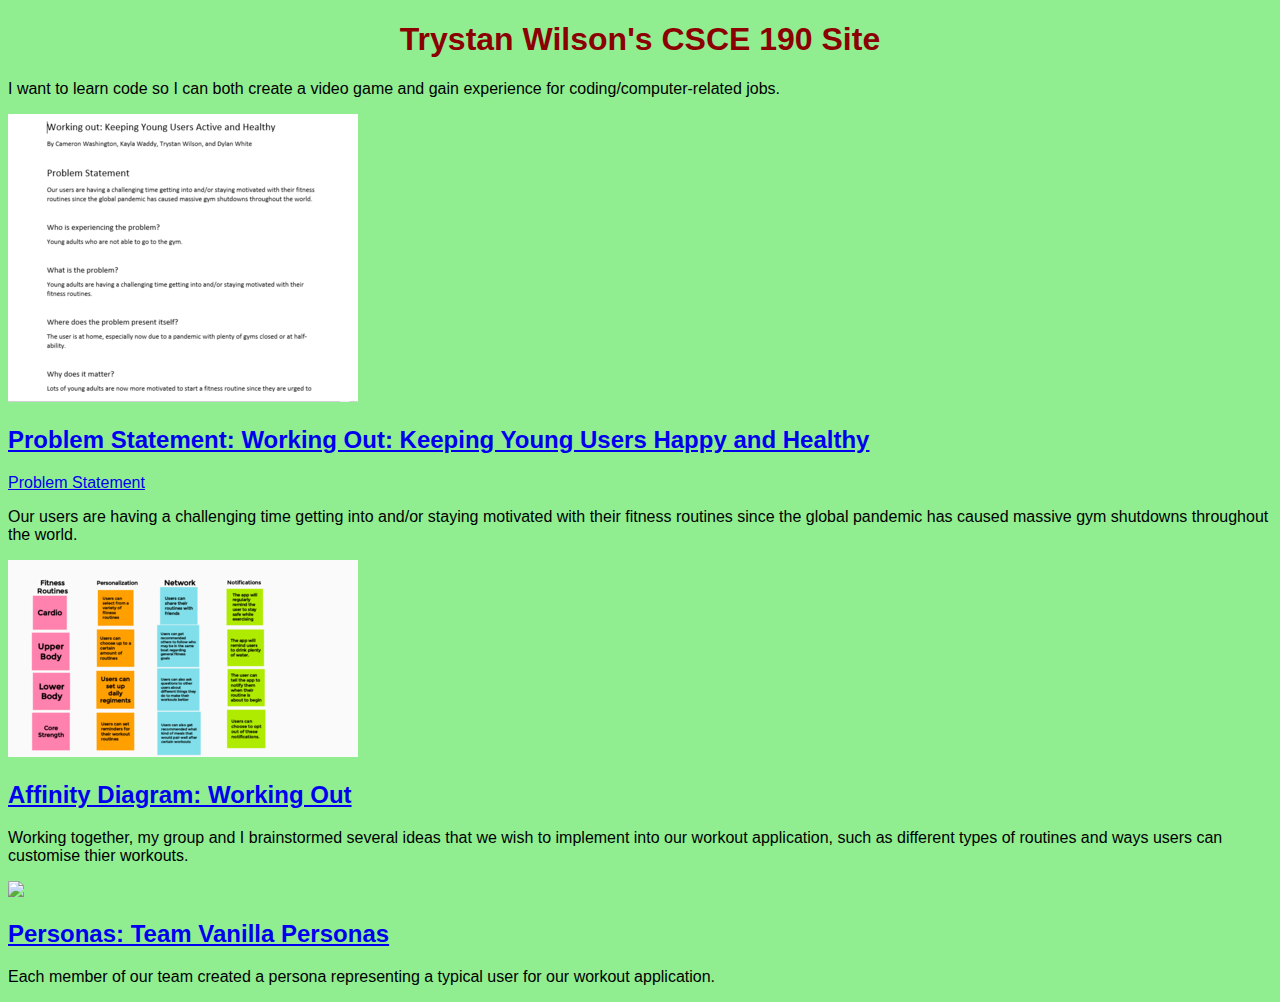
==== index.html @ 06785746 "Add files via upload" ====
<!DOCTYPE html>
<html>
    <head>
        <title>CSCE 190 Trystan Wilson</title>
        <link rel="stylesheet" href="styles.css">
    </head>
    <body>
        <h1>Trystan Wilson's CSCE 190 Site</h1>

        <p>I want to learn code so I can both create a video game and gain experience for coding/computer-related jobs.</p>
        
        <!--Section for Problem Statement-->
        <section class="assignment">
            <a href="files/Problem Statement.pdf"><img src="images/problem_statement.png"></a>
            <section class="ass.details">
                <a href="files/Problem Statement.pdf"><h2>Problem Statement:  Working Out:  Keeping Young Users Happy and Healthy</h2></a>
                <a href="files/Problem Statement.pdf">Problem Statement</a>
                <p>Our users are having a challenging time getting into and/or staying motivated with their fitness routines since the global pandemic has caused massive gym shutdowns throughout the world.</p>
            </section>
        </section>

        <!--Section for Affinity Diagram-->
        <section class="assignment">
            <a href="files/Affinity Diagram.pdf"><img src="images/Affinity Diagram 1.png"></a>
            <section class="ass.details">
                <a href="files/Affinity Diagram.pdf"><h2>Affinity Diagram:  Working Out</h2></a>
                <p>Working together, my group and I brainstormed several ideas that we wish to implement into our workout application, such as different types of routines and ways users can customise thier workouts.</p>
            </section>
        </section>

        <!--Section for Personas-->
        <section class="assignment">
            <a href="files/TeamVanillaPersonas.pdf"><img src="images/TeamVanillaPersonas.PNG"></a>
            <section class="ass.details">
                <a href="files/TeamVanillaPersonas.pdf"><h2>Personas:  Team Vanilla Personas</h2></a>
                <p>Each member of our team created a persona representing a typical user for our workout application.</p>
            </section>
        </section>
    
    </body>
</html>
---- styles.css ----
body {
    background:lightgreen;
    font-family:Arial, Helvetica, sans-serif;
}

h1 {
    color:darkred;
    text-align: center;
}
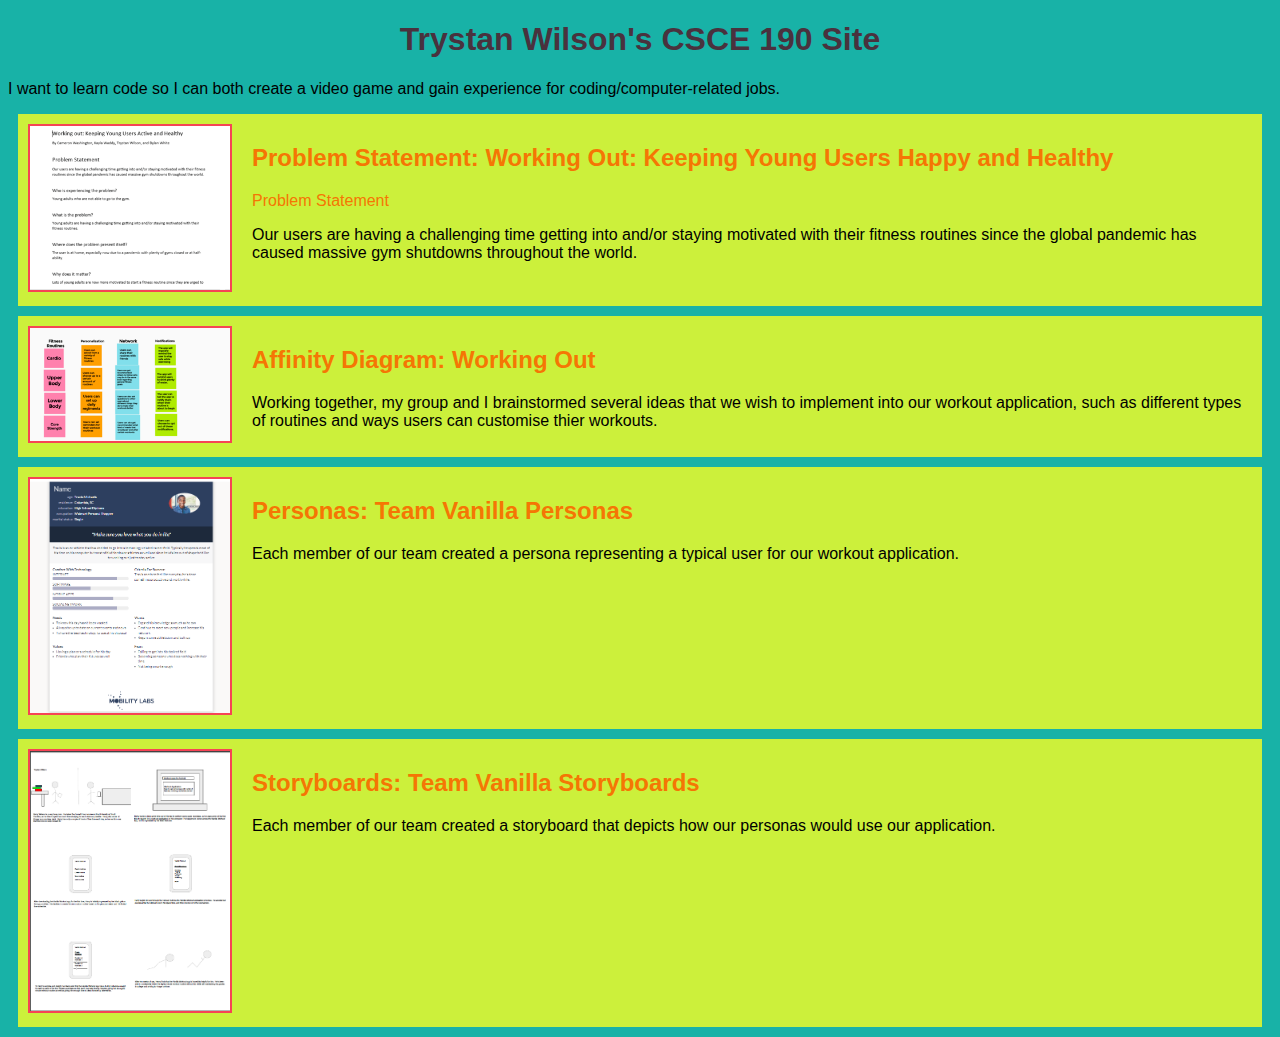
==== commit c052417d: "Add files via upload" ====
--- a/index.html
+++ b/index.html
@@ -21,19 +21,28 @@
 
         <!--Section for Affinity Diagram-->
         <section class="assignment">
-            <a href="files/Affinity Diagram.pdf"><img src="images/Affinity Diagram 1.png"></a>
+            <a href="files/Affinity Diagram/Affinity Diagram.pdf"><img src="images/Affinity Diagram 1.png"></a>
             <section class="ass.details">
-                <a href="files/Affinity Diagram.pdf"><h2>Affinity Diagram:  Working Out</h2></a>
+                <a href="files/Affinity Diagram/Affinity Diagram.pdf"><h2>Affinity Diagram:  Working Out</h2></a>
                 <p>Working together, my group and I brainstormed several ideas that we wish to implement into our workout application, such as different types of routines and ways users can customise thier workouts.</p>
             </section>
         </section>
 
         <!--Section for Personas-->
         <section class="assignment">
-            <a href="files/TeamVanillaPersonas.pdf"><img src="images/TeamVanillaPersonas.PNG"></a>
+            <a href="files/Personas/TeamVanillaPersonas.pdf"><img src="images/TeamVanillaPersonas.PNG"></a>
             <section class="ass.details">
-                <a href="files/TeamVanillaPersonas.pdf"><h2>Personas:  Team Vanilla Personas</h2></a>
+                <a href="files/Personas/TeamVanillaPersonas.pdf"><h2>Personas:  Team Vanilla Personas</h2></a>
                 <p>Each member of our team created a persona representing a typical user for our workout application.</p>
+            </section>
+        </section>
+
+        <!--Section for Storyboards-->
+        <section class="assignment">
+            <a href="files/Storyboards/TeamVanillaStoryboards.pdf"><img src="images/Storyboard.PNG"></a>
+            <section class="ass.details">
+                <a href="files/Storyboards/TeamVanillaStoryboards.pdf"><h2>Storyboards:  Team Vanilla Storyboards</h2></a>
+                <p>Each member of our team created a storyboard that depicts how our personas would use our application.</p>
             </section>
         </section>
     
--- a/styles.css
+++ b/styles.css
@@ -1,9 +1,27 @@
 body {
-    background:lightgreen;
+    background:#18B2A7;
     font-family:Arial, Helvetica, sans-serif;
 }
 
+.assignment {
+    display:flex;
+    padding:10px;
+    margin:10px;
+    background:#CCF03B;
+}
+
+.assignment img {
+    width:200px;
+    border: 2px solid #F64455;
+    margin-right: 20px;
+}
+
 h1 {
-    color:darkred;
+    color:#49323E;
     text-align: center;
+}
+
+a {
+    text-decoration:none;
+    color:#F57604;
 }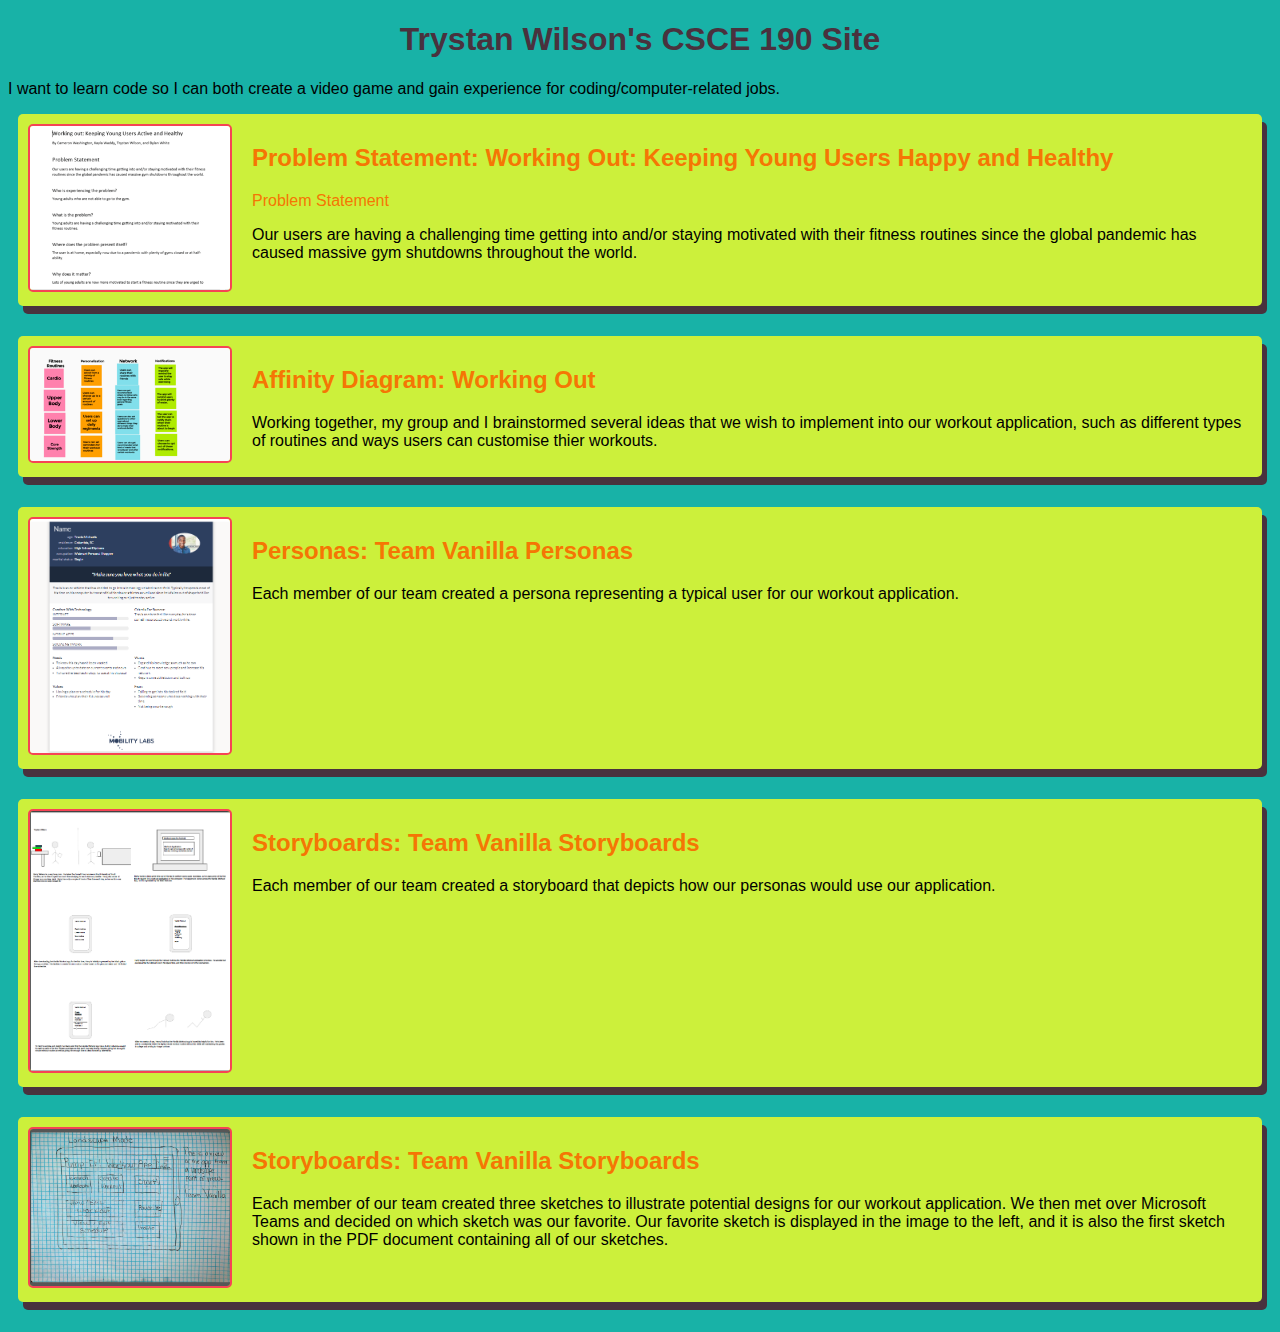
==== commit c495e0b4: "Add files via upload" ====
--- a/index.html
+++ b/index.html
@@ -45,6 +45,15 @@
                 <p>Each member of our team created a storyboard that depicts how our personas would use our application.</p>
             </section>
         </section>
+
+        <!--Section for Sketches-->
+        <section class="assignment">
+            <a href="files/Sketches/TeamVanillaSketches.pdf"><img src="images/TeamVanillaAppSketch.PNG"></a>
+            <section class="ass.details">
+                <a href="files/Sketches/TeamVanillaSketches.pdf"><h2>Storyboards:  Team Vanilla Storyboards</h2></a>
+                <p>Each member of our team created three sketches to illustrate potential designs for our workout application.  We then met over Microsoft Teams and decided on which sketch was our favorite.  Our favorite sketch is displayed in the image to the left, and it is also the first sketch shown in the PDF document containing all of our sketches.</p>
+            </section>
+        </section>
     
     </body>
 </html>--- a/styles.css
+++ b/styles.css
@@ -7,13 +7,17 @@
     display:flex;
     padding:10px;
     margin:10px;
+    margin-bottom:30px;
     background:#CCF03B;
+    border-radius:5px;
+    box-shadow: 5px 8px #49323E;
 }
 
 .assignment img {
     width:200px;
     border: 2px solid #F64455;
     margin-right: 20px;
+    border-radius:5px;
 }
 
 h1 {
@@ -24,4 +28,8 @@
 a {
     text-decoration:none;
     color:#F57604;
+}
+
+.assignment a:hover {
+    color:#49323E;
 }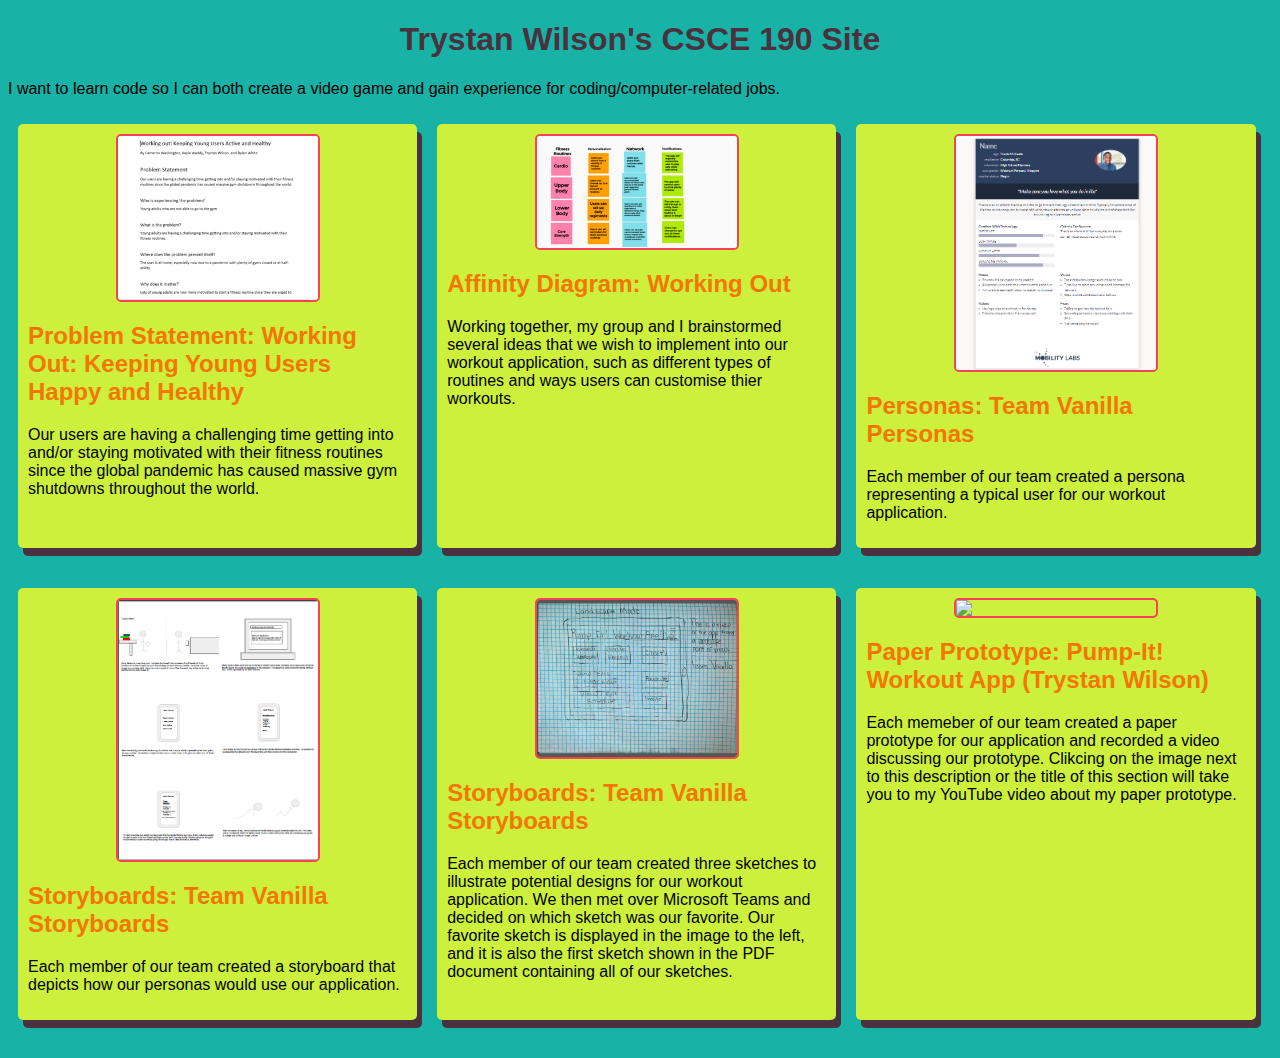
==== commit 4e519a42: "Add files via upload" ====
--- a/index.html
+++ b/index.html
@@ -9,51 +9,60 @@
 
         <p>I want to learn code so I can both create a video game and gain experience for coding/computer-related jobs.</p>
         
-        <!--Section for Problem Statement-->
-        <section class="assignment">
-            <a href="files/Problem Statement.pdf"><img src="images/problem_statement.png"></a>
-            <section class="ass.details">
-                <a href="files/Problem Statement.pdf"><h2>Problem Statement:  Working Out:  Keeping Young Users Happy and Healthy</h2></a>
-                <a href="files/Problem Statement.pdf">Problem Statement</a>
-                <p>Our users are having a challenging time getting into and/or staying motivated with their fitness routines since the global pandemic has caused massive gym shutdowns throughout the world.</p>
+        <div class="assignments">
+            <!--Section for Problem Statement-->
+            <section class="assignment">
+                <a href="files/Problem Statement.pdf"><img src="images/problem_statement.png"></a>
+                <section class="ass.details">
+                    <a href="files/Problem Statement.pdf"><h2>Problem Statement:  Working Out:  Keeping Young Users Happy and Healthy</h2></a>
+                    <p>Our users are having a challenging time getting into and/or staying motivated with their fitness routines since the global pandemic has caused massive gym shutdowns throughout the world.</p>
+                </section>
             </section>
-        </section>
 
-        <!--Section for Affinity Diagram-->
-        <section class="assignment">
-            <a href="files/Affinity Diagram/Affinity Diagram.pdf"><img src="images/Affinity Diagram 1.png"></a>
-            <section class="ass.details">
-                <a href="files/Affinity Diagram/Affinity Diagram.pdf"><h2>Affinity Diagram:  Working Out</h2></a>
-                <p>Working together, my group and I brainstormed several ideas that we wish to implement into our workout application, such as different types of routines and ways users can customise thier workouts.</p>
+            <!--Section for Affinity Diagram-->
+            <section class="assignment">
+                <a href="files/Affinity Diagram/Affinity Diagram.pdf"><img src="images/Affinity Diagram 1.png"></a>
+                <section class="ass.details">
+                    <a href="files/Affinity Diagram/Affinity Diagram.pdf"><h2>Affinity Diagram:  Working Out</h2></a>
+                    <p>Working together, my group and I brainstormed several ideas that we wish to implement into our workout application, such as different types of routines and ways users can customise thier workouts.</p>
+                </section>
             </section>
-        </section>
 
-        <!--Section for Personas-->
-        <section class="assignment">
-            <a href="files/Personas/TeamVanillaPersonas.pdf"><img src="images/TeamVanillaPersonas.PNG"></a>
-            <section class="ass.details">
-                <a href="files/Personas/TeamVanillaPersonas.pdf"><h2>Personas:  Team Vanilla Personas</h2></a>
-                <p>Each member of our team created a persona representing a typical user for our workout application.</p>
+            <!--Section for Personas-->
+            <section class="assignment">
+                <a href="files/Personas/TeamVanillaPersonas.pdf"><img src="images/TeamVanillaPersonas.PNG"></a>
+                <section class="ass.details">
+                    <a href="files/Personas/TeamVanillaPersonas.pdf"><h2>Personas:  Team Vanilla Personas</h2></a>
+                    <p>Each member of our team created a persona representing a typical user for our workout application.</p>
+                </section>
             </section>
-        </section>
 
-        <!--Section for Storyboards-->
-        <section class="assignment">
-            <a href="files/Storyboards/TeamVanillaStoryboards.pdf"><img src="images/Storyboard.PNG"></a>
-            <section class="ass.details">
-                <a href="files/Storyboards/TeamVanillaStoryboards.pdf"><h2>Storyboards:  Team Vanilla Storyboards</h2></a>
-                <p>Each member of our team created a storyboard that depicts how our personas would use our application.</p>
+            <!--Section for Storyboards-->
+            <section class="assignment">
+                <a href="files/Storyboards/TeamVanillaStoryboards.pdf"><img src="images/Storyboard.PNG"></a>
+                <section class="ass.details">
+                    <a href="files/Storyboards/TeamVanillaStoryboards.pdf"><h2>Storyboards:  Team Vanilla Storyboards</h2></a>
+                    <p>Each member of our team created a storyboard that depicts how our personas would use our application.</p>
+                </section>
             </section>
-        </section>
 
-        <!--Section for Sketches-->
-        <section class="assignment">
-            <a href="files/Sketches/TeamVanillaSketches.pdf"><img src="images/TeamVanillaAppSketch.PNG"></a>
-            <section class="ass.details">
-                <a href="files/Sketches/TeamVanillaSketches.pdf"><h2>Storyboards:  Team Vanilla Storyboards</h2></a>
-                <p>Each member of our team created three sketches to illustrate potential designs for our workout application.  We then met over Microsoft Teams and decided on which sketch was our favorite.  Our favorite sketch is displayed in the image to the left, and it is also the first sketch shown in the PDF document containing all of our sketches.</p>
+            <!--Section for Sketches-->
+            <section class="assignment">
+                <a href="files/Sketches/TeamVanillaSketches.pdf"><img src="images/TeamVanillaAppSketch.PNG"></a>
+                <section class="ass.details">
+                    <a href="files/Sketches/TeamVanillaSketches.pdf"><h2>Storyboards:  Team Vanilla Storyboards</h2></a>
+                    <p>Each member of our team created three sketches to illustrate potential designs for our workout application.  We then met over Microsoft Teams and decided on which sketch was our favorite.  Our favorite sketch is displayed in the image to the left, and it is also the first sketch shown in the PDF document containing all of our sketches.</p>
+                </section>
             </section>
-        </section>
-    
+
+            <!--Section for Paper Prototype-->
+            <section class="assignment">
+                <a href="https://www.youtube.com/watch?v=EUwYRlCdxkA"><img src="images/PaperPrototype.jpg"></a>
+                <section class="ass.details">
+                    <a href="https://www.youtube.com/watch?v=EUwYRlCdxkA"><h2>Paper Prototype:  Pump-It!  Workout App (Trystan Wilson)</h2></a>
+                    <p>Each memeber of our team created a paper prototype for our application and recorded a video discussing our prototype.  Clikcing on the image next to this description or the title of this section will take you to my YouTube video about my paper prototype.</p>
+                </section>
+            </section>
+        </div>
     </body>
 </html>--- a/styles.css
+++ b/styles.css
@@ -3,8 +3,13 @@
     font-family:Arial, Helvetica, sans-serif;
 }
 
+.assignments {
+    display:flex;
+    flex-wrap:wrap;
+}
+
 .assignment {
-    display:flex;
+    width:30%;
     padding:10px;
     margin:10px;
     margin-bottom:30px;
@@ -18,6 +23,8 @@
     border: 2px solid #F64455;
     margin-right: 20px;
     border-radius:5px;
+    display:block;
+    margin:auto;
 }
 
 h1 {
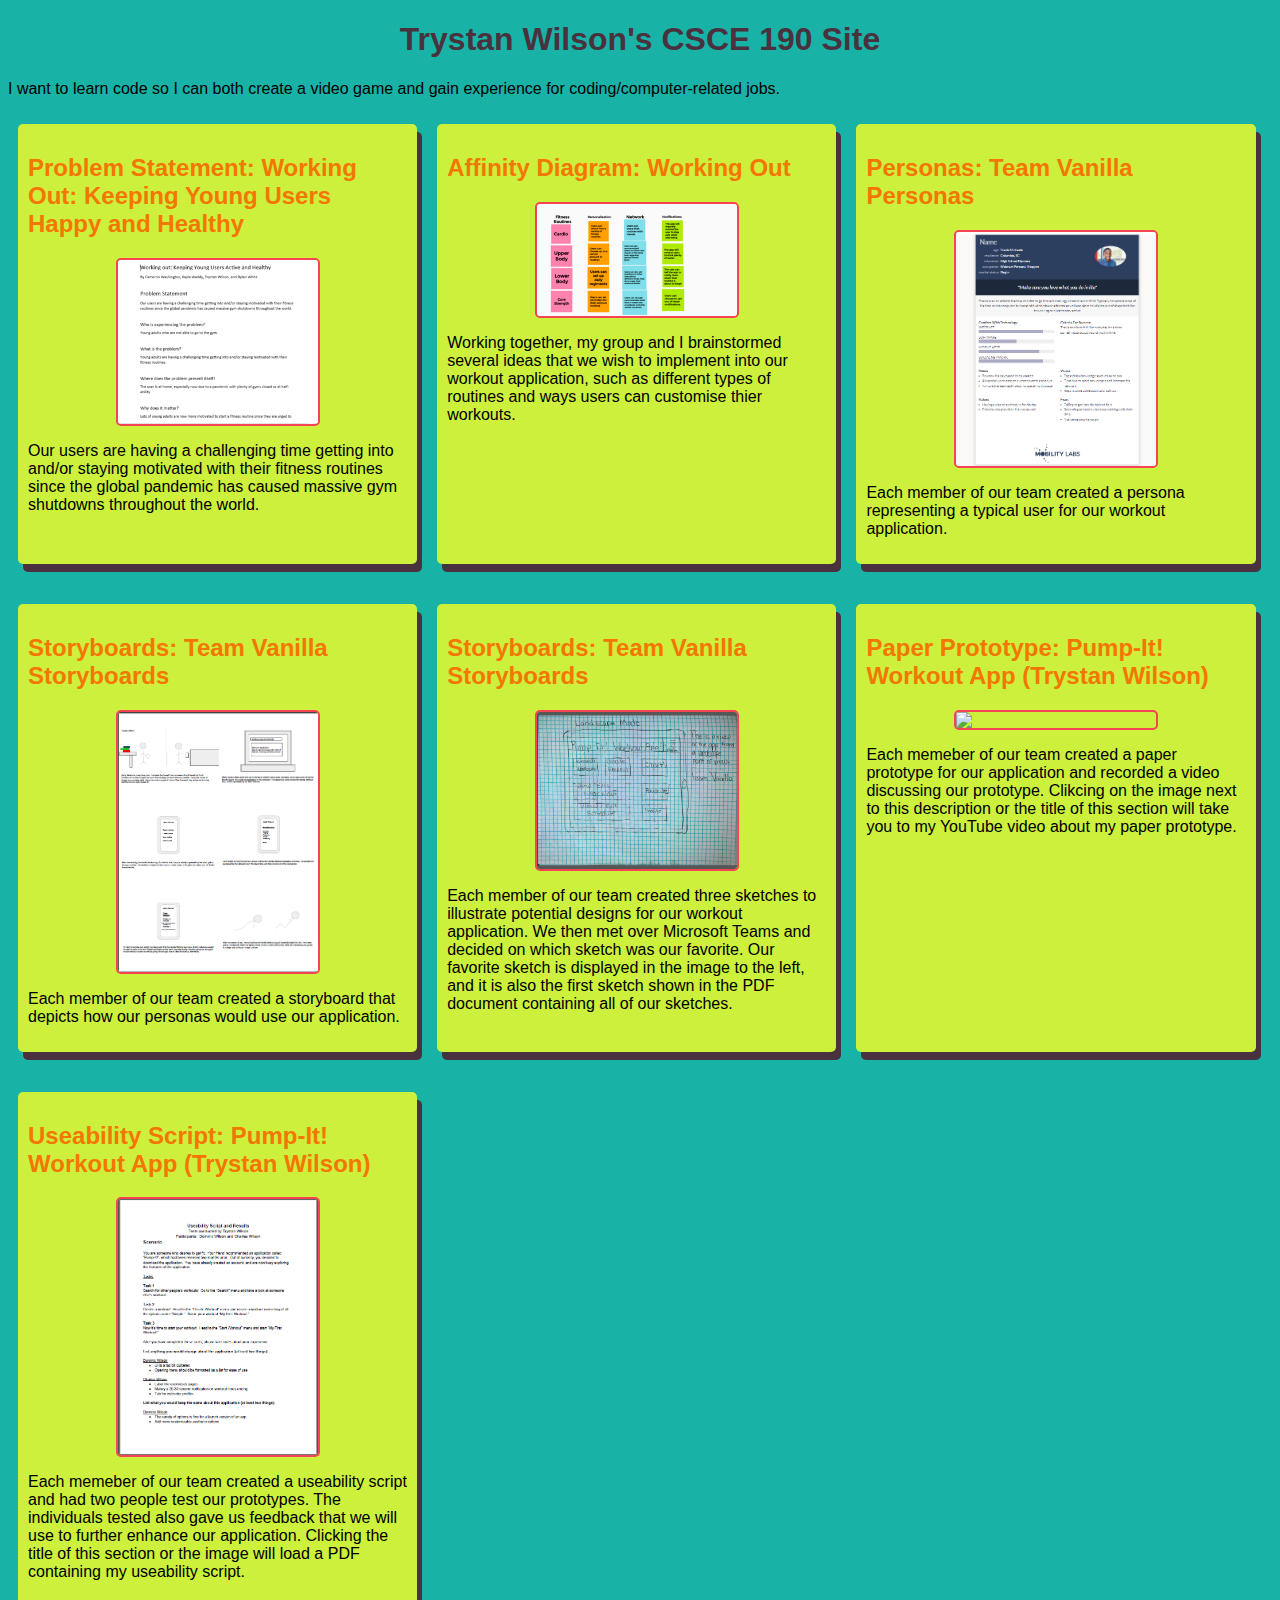
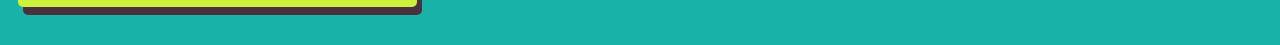
==== commit 0b27a75b: "Add files via upload" ====
--- a/index.html
+++ b/index.html
@@ -12,55 +12,64 @@
         <div class="assignments">
             <!--Section for Problem Statement-->
             <section class="assignment">
+                <a href="files/Problem Statement.pdf"><h2>Problem Statement:  Working Out:  Keeping Young Users Happy and Healthy</h2></a>
                 <a href="files/Problem Statement.pdf"><img src="images/problem_statement.png"></a>
                 <section class="ass.details">
-                    <a href="files/Problem Statement.pdf"><h2>Problem Statement:  Working Out:  Keeping Young Users Happy and Healthy</h2></a>
                     <p>Our users are having a challenging time getting into and/or staying motivated with their fitness routines since the global pandemic has caused massive gym shutdowns throughout the world.</p>
                 </section>
             </section>
 
             <!--Section for Affinity Diagram-->
             <section class="assignment">
+                <a href="files/Affinity Diagram/Affinity Diagram.pdf"><h2>Affinity Diagram:  Working Out</h2></a>
                 <a href="files/Affinity Diagram/Affinity Diagram.pdf"><img src="images/Affinity Diagram 1.png"></a>
                 <section class="ass.details">
-                    <a href="files/Affinity Diagram/Affinity Diagram.pdf"><h2>Affinity Diagram:  Working Out</h2></a>
                     <p>Working together, my group and I brainstormed several ideas that we wish to implement into our workout application, such as different types of routines and ways users can customise thier workouts.</p>
                 </section>
             </section>
 
             <!--Section for Personas-->
             <section class="assignment">
+                <a href="files/Personas/TeamVanillaPersonas.pdf"><h2>Personas:  Team Vanilla Personas</h2></a>
                 <a href="files/Personas/TeamVanillaPersonas.pdf"><img src="images/TeamVanillaPersonas.PNG"></a>
                 <section class="ass.details">
-                    <a href="files/Personas/TeamVanillaPersonas.pdf"><h2>Personas:  Team Vanilla Personas</h2></a>
                     <p>Each member of our team created a persona representing a typical user for our workout application.</p>
                 </section>
             </section>
 
             <!--Section for Storyboards-->
             <section class="assignment">
+                <a href="files/Storyboards/TeamVanillaStoryboards.pdf"><h2>Storyboards:  Team Vanilla Storyboards</h2></a>
                 <a href="files/Storyboards/TeamVanillaStoryboards.pdf"><img src="images/Storyboard.PNG"></a>
                 <section class="ass.details">
-                    <a href="files/Storyboards/TeamVanillaStoryboards.pdf"><h2>Storyboards:  Team Vanilla Storyboards</h2></a>
                     <p>Each member of our team created a storyboard that depicts how our personas would use our application.</p>
                 </section>
             </section>
 
             <!--Section for Sketches-->
             <section class="assignment">
+                <a href="files/Sketches/TeamVanillaSketches.pdf"><h2>Storyboards:  Team Vanilla Storyboards</h2></a>
                 <a href="files/Sketches/TeamVanillaSketches.pdf"><img src="images/TeamVanillaAppSketch.PNG"></a>
                 <section class="ass.details">
-                    <a href="files/Sketches/TeamVanillaSketches.pdf"><h2>Storyboards:  Team Vanilla Storyboards</h2></a>
                     <p>Each member of our team created three sketches to illustrate potential designs for our workout application.  We then met over Microsoft Teams and decided on which sketch was our favorite.  Our favorite sketch is displayed in the image to the left, and it is also the first sketch shown in the PDF document containing all of our sketches.</p>
                 </section>
             </section>
 
             <!--Section for Paper Prototype-->
             <section class="assignment">
+                <a href="https://www.youtube.com/watch?v=EUwYRlCdxkA"><h2>Paper Prototype:  Pump-It!  Workout App (Trystan Wilson)</h2></a>
                 <a href="https://www.youtube.com/watch?v=EUwYRlCdxkA"><img src="images/PaperPrototype.jpg"></a>
                 <section class="ass.details">
-                    <a href="https://www.youtube.com/watch?v=EUwYRlCdxkA"><h2>Paper Prototype:  Pump-It!  Workout App (Trystan Wilson)</h2></a>
                     <p>Each memeber of our team created a paper prototype for our application and recorded a video discussing our prototype.  Clikcing on the image next to this description or the title of this section will take you to my YouTube video about my paper prototype.</p>
+                </section>
+            </section>
+
+            <!--Section for Useability Script-->
+            <section class="assignment">
+                <a href="images/UseabilityScript.PNG"><h2>Useability Script:  Pump-It!  Workout App (Trystan Wilson)</h2></a>
+                <a href="files/Useability Script.pdf"><img src="images/UseabilityScript.PNG"></a>
+                <section class="ass.details">
+                    <p>Each memeber of our team created a useability script and had two people test our prototypes.  The individuals tested also gave us feedback that we will use to further enhance our application.  Clicking the title of this section or the image will load a PDF containing my useability script.</p>
                 </section>
             </section>
         </div>
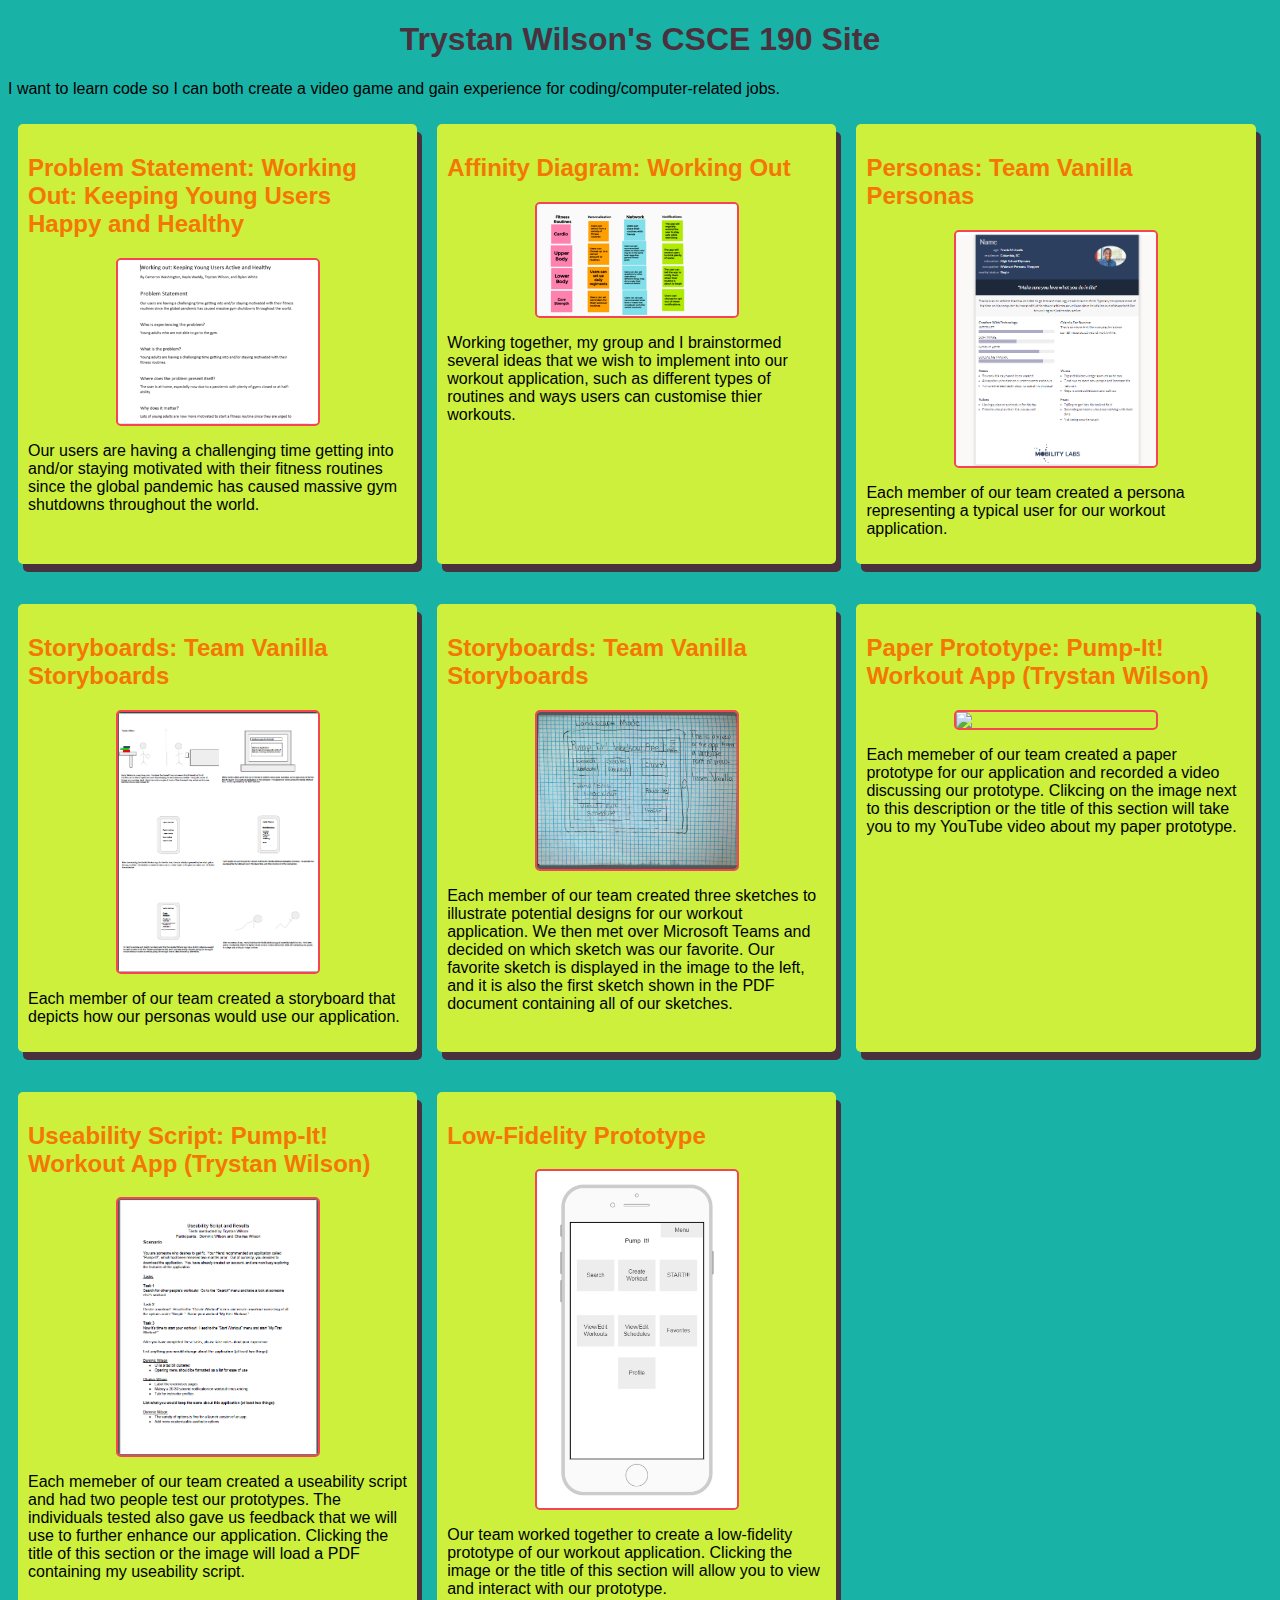
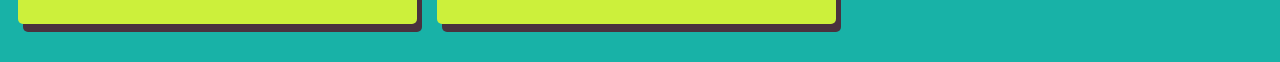
==== commit f60c1f7f: "Add files via upload" ====
--- a/index.html
+++ b/index.html
@@ -72,6 +72,15 @@
                     <p>Each memeber of our team created a useability script and had two people test our prototypes.  The individuals tested also gave us feedback that we will use to further enhance our application.  Clicking the title of this section or the image will load a PDF containing my useability script.</p>
                 </section>
             </section>
+
+            <!--Section for Low-Fidelity Prototype-->
+            <section class="assignment">
+                <a href="Low-fi Prototype/index.html"><h2>Low-Fidelity Prototype</h2></a>
+                <a href="Low-fi Prototype/index.html"><img src="images/Low-fi Prototype.PNG"></a>
+                <section class="ass.details">
+                    <p>Our team worked together to create a low-fidelity prototype of our workout application.  Clicking the image or the title of this section will allow you to view and interact with our prototype.</p>
+                </section>
+            </section>
         </div>
     </body>
 </html>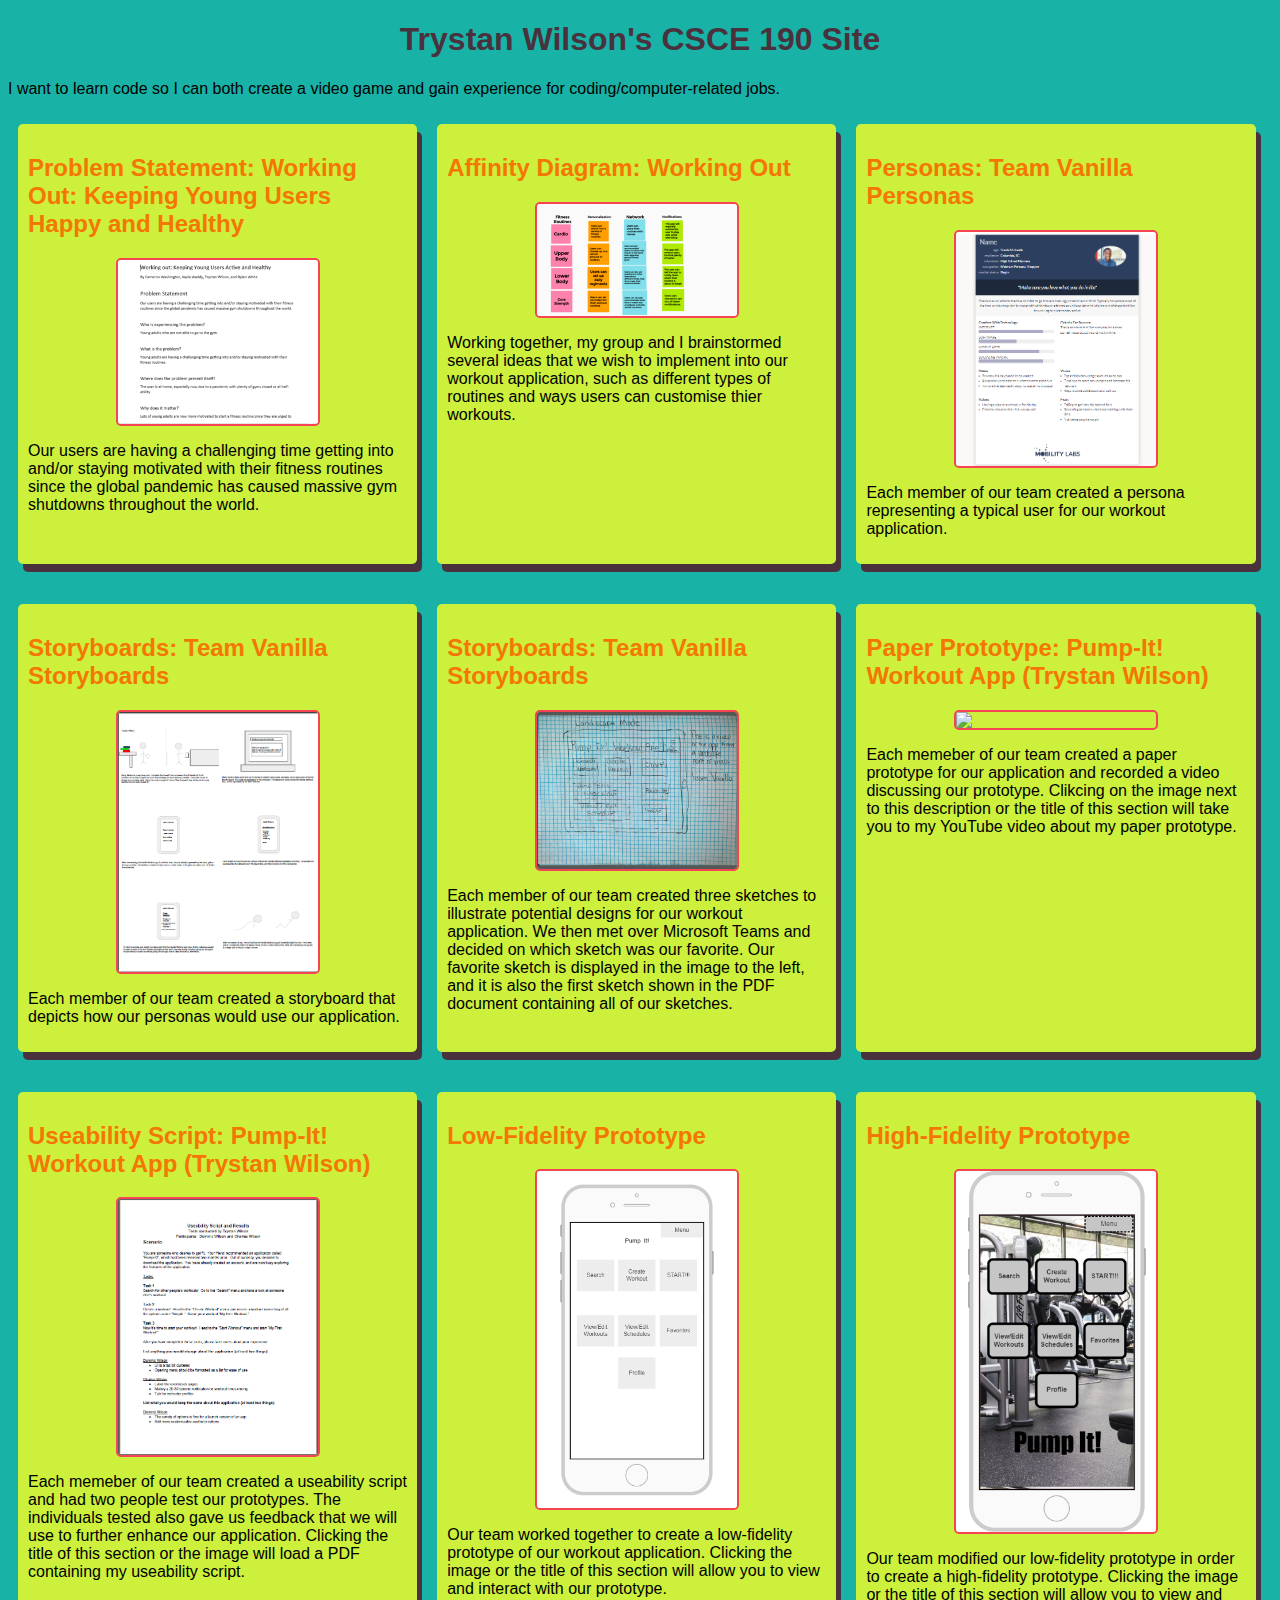
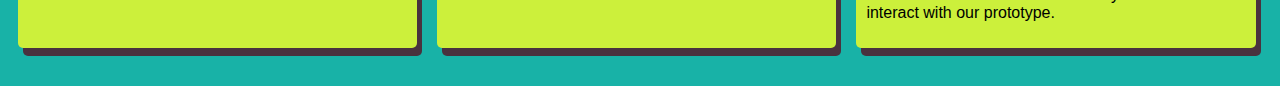
==== commit f19a4f00: "Add files via upload" ====
--- a/index.html
+++ b/index.html
@@ -81,6 +81,15 @@
                     <p>Our team worked together to create a low-fidelity prototype of our workout application.  Clicking the image or the title of this section will allow you to view and interact with our prototype.</p>
                 </section>
             </section>
+
+            <!--Section for High-Fidelity Prototype-->
+            <section class="assignment">
+                <a href="Hi-fi Prototype/frame.html"><h2>High-Fidelity Prototype</h2></a>
+                <a href="Hi-fi Prototype/frame.html"><img src="images/High-Fi Prototype.PNG"></a>
+                <section class="ass.details">
+                    <p>Our team modified our low-fidelity prototype in order to create a high-fidelity prototype.  Clicking the image or the title of this section will allow you to view and interact with our prototype.</p>
+                </section>
+            </section>
         </div>
     </body>
 </html>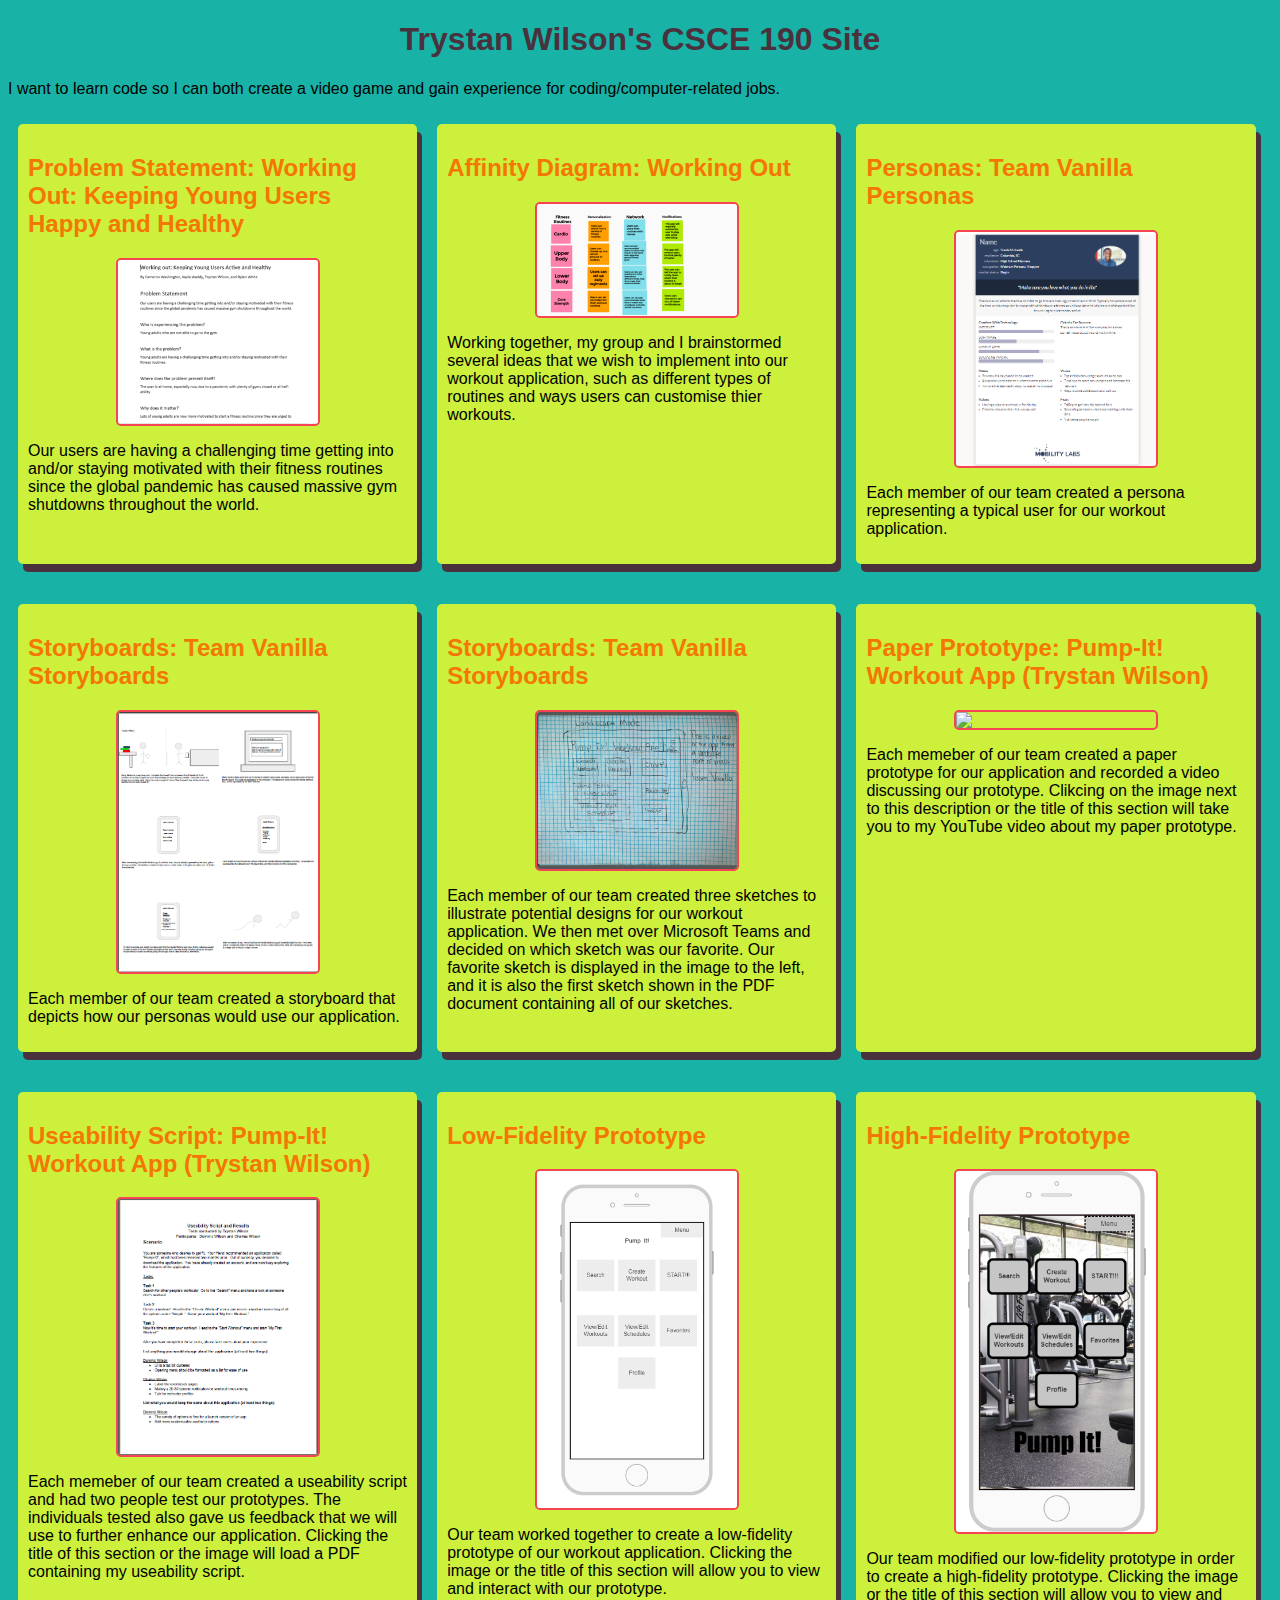
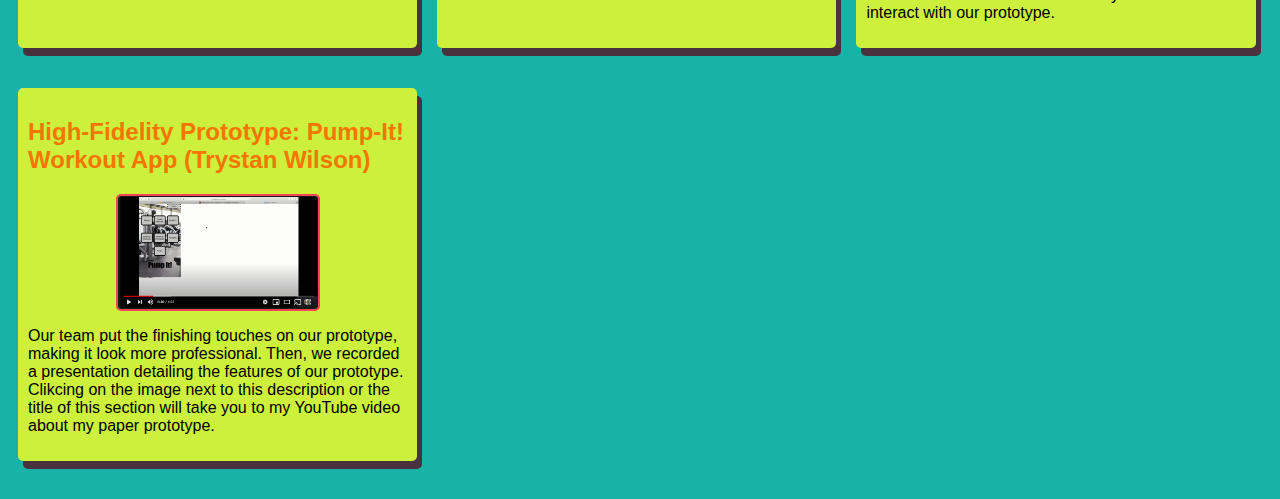
==== commit d4f9c048: "Add files via upload" ====
--- a/index.html
+++ b/index.html
@@ -90,6 +90,15 @@
                     <p>Our team modified our low-fidelity prototype in order to create a high-fidelity prototype.  Clicking the image or the title of this section will allow you to view and interact with our prototype.</p>
                 </section>
             </section>
+
+            <!--Section for High-Fidelity Prototype Presentation-->
+            <section class="assignment">
+                <a href="https://www.youtube.com/watch?v=4JEGTg82w5k&feature=youtu.be"><h2>High-Fidelity Prototype:  Pump-It!  Workout App (Trystan Wilson)</h2></a>
+                <a href="https://www.youtube.com/watch?v=4JEGTg82w5k&feature=youtu.be"><img src="images/HighFiPrototypeVideo.PNG"></a>
+                <section class="ass.details">
+                    <p>Our team put the finishing touches on our prototype, making it look more professional.  Then, we recorded a presentation detailing the features of our prototype.  Clikcing on the image next to this description or the title of this section will take you to my YouTube video about my paper prototype.</p>
+                </section>
+            </section>
         </div>
     </body>
 </html>